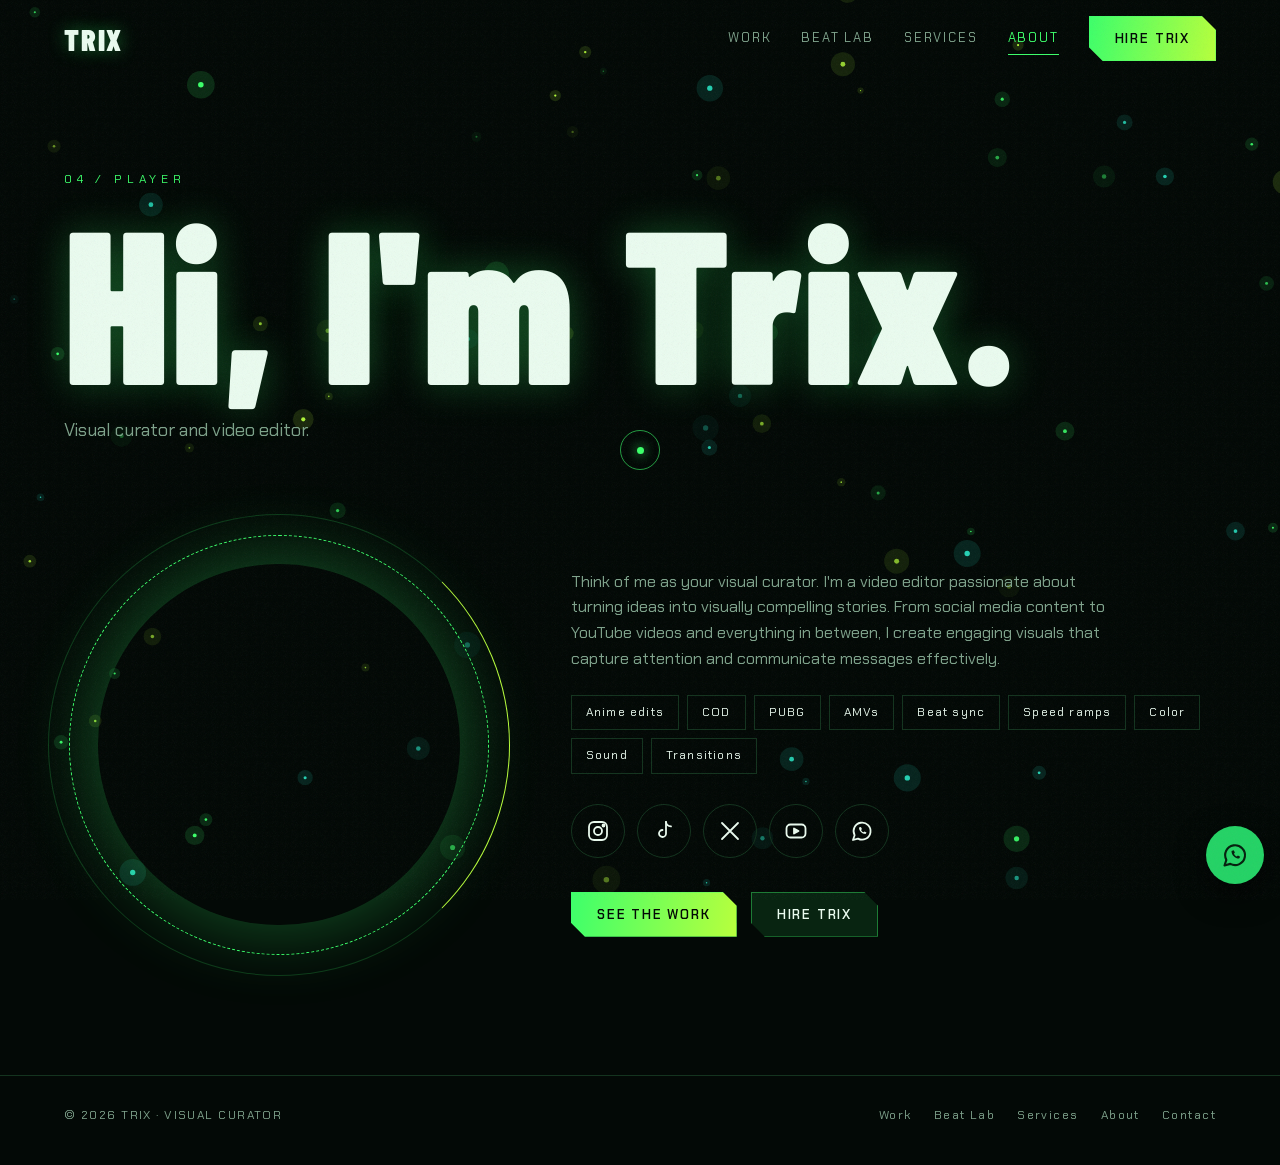
==== about.html @ 5da78460 "Add files via upload" ====
<!DOCTYPE html>
<html lang="en"><head><meta charset="utf-8"><meta name="viewport" content="width=device-width, initial-scale=1, viewport-fit=cover"><title>About | TRIX</title><meta name="description" content="About Trix, visual curator and video editor."><meta name="theme-color" content="#030906"><link rel="preconnect" href="https://fonts.googleapis.com"><link href="https://fonts.googleapis.com/css2?family=Barlow+Condensed:wght@700;800;900&family=Chakra+Petch:wght@400;500;600&display=swap" rel="stylesheet"><link rel="stylesheet" href="style.css"><noscript><style>.tr,.pre{display:none!important}.rv,.hl>*{opacity:1!important;transform:none!important;filter:none!important}</style></noscript></head><body>
<canvas id="fx" aria-hidden="true"></canvas><div class="grain" aria-hidden="true"></div><div class="bar" id="bar"></div><div class="cd" id="cd"></div><div class="cr" id="cr"></div>
<div class="tr show arr" id="tr"></div>
<nav id="nav"><a class="logo" href="index.html">TRIX</a><div class="links"><a href="work.html">Work</a><a href="beat-lab.html">Beat Lab</a><a href="services.html">Services</a><a href="about.html">About</a><a class="btn fill" href="contact.html">Hire Trix</a></div><button class="burger" id="bg" aria-label="Menu"><i></i><i></i></button></nav>
<div class="mm" id="mm"><a href="work.html">Work<small>01</small></a><a href="beat-lab.html">Beat Lab<small>02</small></a><a href="services.html">Services<small>03</small></a><a href="about.html">About<small>04</small></a><a href="contact.html">Contact<small>05</small></a></div>
<main><header class="ph hl"><p class="lab">04 / PLAYER</p><h1 class="sc">Hi, I'm Trix.</h1><p class="ld">Visual curator and video editor.</p></header><section><div class="ab"><div class="av rv"><img src="assets/pic.jpg" alt="Trix"></div><div><p class="rv">Think of me as your visual curator. I'm a video editor passionate about turning ideas into visually compelling stories. From social media content to YouTube videos and everything in between, I create engaging visuals that capture attention and communicate messages effectively.</p>
<div class="perks rv" style="--i:1"><span>Anime edits</span><span>COD</span><span>PUBG</span><span>AMVs</span><span>Beat sync</span><span>Speed ramps</span><span>Color</span><span>Sound</span><span>Transitions</span></div><div class="rv" style="--i:2"><div class="social"><a href="https://instagram.com/silversquare001" target="_blank" rel="noopener" aria-label="Trix on Instagram" class="i-ig"><svg viewBox="0 0 24 24" fill="none" stroke="currentColor" stroke-width="1.8" stroke-linecap="round" stroke-linejoin="round" aria-hidden="true"><rect x="3" y="3" width="18" height="18" rx="5"/><circle cx="12" cy="12" r="4"/><circle cx="17.5" cy="6.5" r="1" fill="currentColor"/></svg></a><a href="https://tiktok.com/@jxt_trix" target="_blank" rel="noopener" aria-label="Trix on TikTok" class="i-tt"><svg viewBox="0 0 24 24" fill="none" stroke="currentColor" stroke-width="1.8" stroke-linecap="round" stroke-linejoin="round" aria-hidden="true"><path d="M14 3v11.5a3.5 3.5 0 1 1-3.5-3.5"/><path d="M14 3c.3 2.5 2 4.2 5 4.4"/></svg></a><a href="https://x.com/shadowtrix3" target="_blank" rel="noopener" aria-label="Trix on X" class="i-x"><svg viewBox="0 0 24 24" fill="none" stroke="currentColor" stroke-width="1.8" stroke-linecap="round" stroke-linejoin="round" aria-hidden="true"><path d="M4 4l16 16M20 4L4 20"/></svg></a><a href="https://youtube.com/@trix2034" target="_blank" rel="noopener" aria-label="Trix on YouTube" class="i-yt"><svg viewBox="0 0 24 24" fill="none" stroke="currentColor" stroke-width="1.8" stroke-linecap="round" stroke-linejoin="round" aria-hidden="true"><rect x="2.5" y="5.5" width="19" height="13" rx="4"/><path d="M10 9.5v5l4.5-2.5z" fill="currentColor"/></svg></a><a href="https://wa.me/2347075832308" target="_blank" rel="noopener" aria-label="Message Trix on WhatsApp" class="i-wa"><svg viewBox="0 0 24 24" fill="none" stroke="currentColor" stroke-width="1.8" stroke-linecap="round" stroke-linejoin="round" aria-hidden="true"><path d="M3 21l1.6-4.8A8.5 8.5 0 1 1 8 19.6z"/><path d="M9 8.5c0 3.5 3 6.5 6.5 6.5l1-1.5-2-1-1 .8c-1-.4-2-1.4-2.4-2.4l.8-1-1-2z" fill="currentColor" stroke="none"/></svg></a></div></div><div class="cta rv" style="margin-top:34px;--i:3"><a class="btn fill" href="work.html">See the work</a><a class="btn" href="contact.html">Hire Trix</a></div></div></div></section></main>
<footer><span>© 2026 TRIX · VISUAL CURATOR</span><div class="fl2"><a href="work.html">Work</a><a href="beat-lab.html">Beat Lab</a><a href="services.html">Services</a><a href="about.html">About</a><a href="contact.html">Contact</a></div></footer>
<a class="wa" href="https://wa.me/2347075832308?text=Hi%20Trix%2C%20I%20have%20a%20project%20for%20you." target="_blank" rel="noopener" aria-label="Message Trix on WhatsApp"><svg viewBox="0 0 24 24" fill="none" stroke="currentColor" stroke-width="1.8" stroke-linecap="round" stroke-linejoin="round" aria-hidden="true"><path d="M3 21l1.6-4.8A8.5 8.5 0 1 1 8 19.6z"/><path d="M9 8.5c0 3.5 3 6.5 6.5 6.5l1-1.5-2-1-1 .8c-1-.4-2-1.4-2.4-2.4l.8-1-1-2z" fill="currentColor" stroke="none"/></svg></a>
<script src="app.js"></script></body></html>
---- style.css ----
:root{--bg:#030906;--panel:#07120c;--line:#14341f;--g:#3dff6b;--lime:#b8ff3d;--teal:#27d3b6;--pink:#ff3d7f;--w:#eafbef;--mute:#7fa38c;
--d:'Barlow Condensed','Arial Narrow',Impact,sans-serif;--b:'Chakra Petch',system-ui,sans-serif;--e:cubic-bezier(.2,.8,.2,1);
box-sizing:border-box;padding-top:env(safe-area-inset-top,0px);padding-bottom:env(safe-area-inset-bottom,0px);color-scheme:dark}
*,*::before,*::after{box-sizing:inherit}
html{scroll-behavior:smooth;scroll-padding-top:70px}
html,body{margin:0;background:var(--bg);color:var(--w);font:400 16px/1.6 var(--b)}
html{overflow-x:hidden}body{overflow-x:hidden;overflow-x:clip}
a{color:inherit}
@media(hover:hover){body,a,button,.m{cursor:none}input,textarea,select{cursor:text}}
:focus-visible{outline:2px solid var(--g);outline-offset:3px}
#fx{position:fixed;inset:0;width:100%;height:100%;z-index:0;pointer-events:none}
main,footer,section{position:relative;z-index:1}
.grain{position:fixed;inset:0;z-index:60;pointer-events:none;opacity:.06;background-image:url("data:image/svg+xml,%3Csvg xmlns='http://www.w3.org/2000/svg' width='160' height='160'%3E%3Cfilter id='n'%3E%3CfeTurbulence baseFrequency='.9' numOctaves='2'/%3E%3C/filter%3E%3Crect width='160' height='160' filter='url(%23n)'/%3E%3C/svg%3E")}
.bar{position:fixed;top:env(safe-area-inset-top,0px);left:0;height:3px;width:calc(var(--p,0)*100%);background:linear-gradient(90deg,var(--teal),var(--g),var(--lime));z-index:70;box-shadow:0 0 14px var(--g)}

/* preloader */
.pre{position:fixed;inset:0;z-index:100;background:var(--bg);display:grid;place-items:center;transition:clip-path 1.1s cubic-bezier(.7,0,.2,1);clip-path:inset(0)}
.pre.out{clip-path:inset(0 0 100% 0)}
.pre div{font:900 clamp(90px,22vw,260px)/.85 var(--d);letter-spacing:.02em;color:transparent;-webkit-text-stroke:1.5px var(--g);background:linear-gradient(var(--g),var(--g)) 0 100%/100% calc(var(--c,0)*1%) no-repeat;-webkit-background-clip:text;background-clip:text;text-align:center}
.pre small{display:block;font:500 13px var(--b);letter-spacing:.4em;color:var(--mute);-webkit-text-stroke:0;margin-top:14px}

/* cursor */
.cd,.cr{position:fixed;left:0;top:0;pointer-events:none;z-index:90;border-radius:50%}
.cd{width:7px;height:7px;margin:-3.5px 0 0 -3.5px;background:var(--g);box-shadow:0 0 12px var(--g)}
.cr{width:40px;height:40px;margin:-20px 0 0 -20px;border:1.5px solid #3dff6b99;display:grid;place-items:center;font:700 10px var(--b);letter-spacing:.14em;color:var(--bg);transition:width .35s var(--e),height .35s var(--e),margin .35s var(--e),background .3s,border-color .3s}
.cr.h{width:64px;height:64px;margin:-32px 0 0 -32px;background:#3dff6b22}
.cr.v{width:92px;height:92px;margin:-46px 0 0 -46px;background:var(--g);border-color:var(--g)}
.rp{position:fixed;width:10px;height:10px;margin:-5px;border:2px solid var(--g);border-radius:50%;pointer-events:none;z-index:89;animation:rp .7s var(--e) forwards}
@keyframes rp{to{transform:scale(9);opacity:0}}
@media(hover:none){.cd,.cr{display:none}}

/* nav */
nav{position:fixed;top:env(safe-area-inset-top,0px);left:0;right:0;z-index:50;display:flex;justify-content:space-between;align-items:center;padding:16px 5vw;transition:transform .5s var(--e),background .4s,backdrop-filter .4s}
nav.s{background:#030906b8;backdrop-filter:blur(14px);-webkit-backdrop-filter:blur(14px)}
nav.hide{transform:translateY(-110%)}
.logo{font:900 30px var(--d);letter-spacing:.06em;text-decoration:none;text-shadow:0 0 18px #3dff6b66}
.links{display:flex;gap:30px;align-items:center}
.links a:not(.btn){text-decoration:none;font-size:13px;letter-spacing:.14em;text-transform:uppercase;color:var(--mute);position:relative;transition:color .3s}
.links a:not(.btn)::after{content:"";position:absolute;left:0;right:0;bottom:-6px;height:1px;background:var(--g);transform:scaleX(0);transform-origin:right;transition:transform .5s var(--e)}
.links a:not(.btn):hover{color:var(--w)}.links a:not(.btn):hover::after{transform:none;transform-origin:left}
@media(max-width:760px){.links a:not(.btn){display:none}}
.btn{display:inline-flex;align-items:center;gap:10px;padding:14px 26px;font:600 13px var(--b);letter-spacing:.14em;text-transform:uppercase;text-decoration:none;color:var(--w);background:none;border:0;position:relative;transition:transform .35s var(--e),color .3s,background .3s;clip-path:polygon(0 0,calc(100% - 14px) 0,100% 14px,100% 100%,14px 100%,0 calc(100% - 14px));background:#3dff6b1c;box-shadow:inset 0 0 0 1px #3dff6b66}
.btn:hover{background:var(--g);color:var(--bg)}
.btn.fill{background:linear-gradient(100deg,var(--g),var(--lime));color:var(--bg)}
.btn.fill:hover{background:var(--w)}

/* hero */
.hero{min-height:100svh;display:grid;grid-template-columns:1.1fr .9fr;align-items:center;gap:3vw;padding:110px 5vw 70px}
.eb{font-size:12px;letter-spacing:.42em;color:var(--g);margin:0 0 14px}
h1{white-space:nowrap;font:900 clamp(110px,19vw,300px)/.78 var(--d);margin:0;letter-spacing:.01em;color:var(--w);text-shadow:0 0 40px #3dff6b55,0 0 100px #3dff6b33;position:relative}
h1 span{display:inline-block;transform:translateY(110%) rotate(6deg);opacity:0;transition:transform 1.1s var(--e),opacity .8s}
.ready h1 span{transform:none;opacity:1}
.ready h1 span:nth-child(2){transition-delay:.08s}.ready h1 span:nth-child(3){transition-delay:.16s}.ready h1 span:nth-child(4){transition-delay:.24s}
.vc{display:block;font:800 clamp(22px,3.6vw,46px)/1 var(--d);letter-spacing:.34em;color:var(--g);margin:22px 0 0}
.tag{font:700 clamp(24px,3.2vw,40px)/1.08 var(--d);margin:28px 0 34px;max-width:20ch;letter-spacing:.02em}
.rot{display:inline-block;height:1.08em;overflow:hidden;vertical-align:bottom;color:var(--lime)}
.rot span{display:block;line-height:1.08;animation:rot 12s infinite cubic-bezier(.7,0,.2,1)}
@keyframes rot{0%,16%{transform:none}20%,36%{transform:translateY(-100%)}40%,56%{transform:translateY(-200%)}60%,76%{transform:translateY(-300%)}80%,96%{transform:translateY(-400%)}100%{transform:translateY(-500%)}}
.rot span{display:flex;flex-direction:column}
.rot i{font-style:normal;display:block;height:1.08em;flex:none}
.rot span{height:auto;animation-name:rot2}
@keyframes rot2{0%,16%{transform:none}20%,36%{transform:translateY(-1.08em)}40%,56%{transform:translateY(-2.16em)}60%,76%{transform:translateY(-3.24em)}80%,96%{transform:translateY(-4.32em)}100%{transform:translateY(-5.4em)}}
.cta{display:flex;gap:14px;flex-wrap:wrap}
.hl>*{opacity:0;transform:translateY(30px);transition:opacity .9s var(--e),transform .9s var(--e)}
.ready .hl>*{opacity:1;transform:none}
.ready .hl>*:nth-child(2){transition-delay:.15s}.ready .hl>*:nth-child(3){transition-delay:.3s}.ready .hl>*:nth-child(4){transition-delay:.45s}.ready .hl>*:nth-child(5){transition-delay:.6s}

.portal{position:relative;width:min(100%,560px);aspect-ratio:1;justify-self:center;transform:translate3d(0,calc(var(--sy,0)*-.08px),0);will-change:transform}
.portal .tilt{position:absolute;inset:0;transform:perspective(1000px) rotateY(calc(var(--tx,0)*10deg)) rotateX(calc(var(--ty,0)*-10deg));transition:transform .2s linear}
.portal img{position:absolute;inset:6%;width:88%;height:88%;border-radius:50%;object-fit:cover;box-shadow:0 0 90px #3dff6b66,0 0 220px #3dff6b33;clip-path:circle(0);transition:clip-path 1.6s .3s cubic-bezier(.7,0,.2,1)}
.ready .portal img{clip-path:circle(72%)}
.portal::before,.portal::after{content:"";position:absolute;border-radius:50%;pointer-events:none}
.portal::before{inset:0;border:1px dashed #3dff6b88;animation:spin 46s linear infinite}
.portal::after{inset:-4%;border:1px solid #3dff6b33;border-top-color:var(--g);animation:spin 9s linear infinite reverse}
@keyframes spin{to{transform:rotate(360deg)}}
.chip{position:absolute;font:600 11px var(--b);letter-spacing:.2em;padding:8px 14px;background:#030906cc;border:1px solid #3dff6b66;backdrop-filter:blur(6px);animation:fl 5s ease-in-out infinite alternate}
.chip:nth-of-type(1){left:-4%;top:16%}.chip:nth-of-type(2){right:-3%;top:46%;animation-delay:-2s;color:var(--pink);border-color:#ff3d7f77}.chip:nth-of-type(3){left:6%;bottom:6%;animation-delay:-3.4s;color:var(--teal);border-color:#27d3b677}
@keyframes fl{to{transform:translateY(-14px)}}
@media(max-width:860px){.hero{grid-template-columns:1fr;padding-top:120px}.portal{width:min(86vw,440px);order:-1}.tag{max-width:none}}
.cue{position:absolute;left:5vw;bottom:24px;font-size:11px;letter-spacing:.3em;color:var(--mute);display:flex;gap:12px;align-items:center}
.cue::before{content:"";width:1px;height:38px;background:linear-gradient(var(--g),transparent);animation:cue 1.8s ease-in-out infinite}
@keyframes cue{50%{transform:scaleY(.4);transform-origin:top}}

/* marquee */
.mq{overflow:hidden;white-space:nowrap;border-block:1px solid var(--line);padding:12px 0;background:#04100a}
.mqt{display:inline-flex;animation:mq 30s linear infinite}
.mq.r .mqt{animation-direction:reverse}
.mqt span{font:900 clamp(40px,6.5vw,88px)/1 var(--d);padding-right:.5em;color:transparent;-webkit-text-stroke:1px var(--g)}
.mqt span b{color:var(--g);-webkit-text-stroke:0;font-weight:900;margin:0 .2em}
@keyframes mq{to{transform:translateX(-50%)}}

section{padding:120px 5vw}
.lab{font-size:12px;letter-spacing:.4em;color:var(--g);margin:0 0 18px}
h2{font:900 clamp(56px,10vw,150px)/.86 var(--d);margin:0 0 54px;letter-spacing:.01em}
.rv{opacity:0;transform:translateY(46px);filter:blur(8px);transition:opacity .9s var(--e),transform 1.1s var(--e),filter .9s;transition-delay:calc(var(--i,0)*90ms)}
.rv.in{opacity:1;transform:none;filter:none}

/* work */
.wg{display:grid;grid-template-columns:repeat(12,1fr);gap:26px}
.m{position:relative;display:block;text-decoration:none;color:inherit}
.m1{grid-column:span 7}.m2{grid-column:span 5;margin-top:90px}.m3{grid-column:span 8}.m4{grid-column:span 4}
.fr{position:relative;overflow:hidden;background:var(--panel);aspect-ratio:var(--ar,1);clip-path:polygon(0 0,calc(100% - 26px) 0,100% 26px,100% 100%,26px 100%,0 calc(100% - 26px));box-shadow:inset 0 0 0 1px var(--line)}
.fr video{position:absolute;inset:0;width:100%;height:100%;object-fit:cover;transition:transform 1.2s var(--e),filter .6s;filter:saturate(1.05)}
.m:hover video{transform:scale(1.07)}
.fr::after{content:"";position:absolute;inset:0;background:linear-gradient(180deg,transparent 55%,#030906e6);pointer-events:none}
.fr .pg{position:absolute;left:0;bottom:0;height:3px;width:calc(var(--v,0)*100%);background:var(--g);box-shadow:0 0 12px var(--g);z-index:2}
.fr .tg{position:absolute;left:16px;top:16px;z-index:2;font:600 11px var(--b);letter-spacing:.2em;padding:6px 12px;background:#030906c0;border:1px solid #3dff6b66;color:var(--g)}
.fr .pl{position:absolute;right:16px;top:16px;z-index:2;width:44px;height:44px;border-radius:50%;display:grid;place-items:center;background:#3dff6b;color:var(--bg);transform:scale(0) rotate(-90deg);transition:transform .5s var(--e)}
.m:hover .pl{transform:none}
.mt{display:flex;justify-content:space-between;gap:14px;align-items:baseline;padding-top:14px}
.mt h3{font:900 clamp(28px,3.2vw,44px)/1 var(--d);margin:0;letter-spacing:.03em;transition:color .3s,transform .5s var(--e)}
.m:hover .mt h3{color:var(--g);transform:translateX(8px)}
.mt span{font-size:12px;color:var(--mute);letter-spacing:.12em;text-align:right}
.next{display:grid;place-items:center;text-align:center;aspect-ratio:4/5;border:1px dashed #3dff6b66;text-decoration:none;font:900 clamp(34px,4vw,56px)/.95 var(--d);color:var(--g);transition:background .4s,color .4s;position:relative;overflow:hidden}
.next:hover{background:var(--g);color:var(--bg)}
.next small{display:block;font:500 12px var(--b);letter-spacing:.3em;margin-top:12px}
@media(max-width:860px){.m1,.m2,.m3,.m4{grid-column:span 12;margin-top:0}.next{aspect-ratio:3/1}}
.note{margin-top:30px;color:var(--mute);font-size:13px}

/* lightbox */
.lb{position:fixed;inset:0;z-index:95;background:#020704f2;backdrop-filter:blur(12px);display:grid;place-items:center;clip-path:circle(0 at var(--cx,50%) var(--cy,50%));visibility:hidden;transition:clip-path .9s cubic-bezier(.7,0,.2,1),visibility 0s .9s}
.lb.on{clip-path:circle(150% at var(--cx,50%) var(--cy,50%));visibility:visible;transition:clip-path .9s cubic-bezier(.7,0,.2,1)}
.lb video{max-width:min(92vw,900px);max-height:78vh;box-shadow:0 0 120px #3dff6b44;background:#000}
.lb button{position:absolute;top:calc(20px + env(safe-area-inset-top,0px));right:20px;width:52px;height:52px;border-radius:50%;border:1px solid var(--g);background:none;color:var(--g);font-size:24px;cursor:pointer;transition:background .3s,color .3s,transform .5s var(--e)}
.lb button:hover{background:var(--g);color:var(--bg);transform:rotate(90deg)}
.lb p{position:absolute;bottom:calc(22px + env(safe-area-inset-bottom,0px));margin:0;font-size:12px;letter-spacing:.3em;color:var(--mute)}

/* beat lab */
.lab2{display:grid;grid-template-columns:1.25fr .75fr;gap:34px;align-items:stretch}
.stage{position:relative;aspect-ratio:16/10;overflow:hidden;background:#000 center/cover;clip-path:polygon(0 0,calc(100% - 30px) 0,100% 30px,100% 100%,30px 100%,0 calc(100% - 30px));box-shadow:inset 0 0 0 1px var(--line)}
.sl{position:absolute;inset:0;background:center/cover;transform:scale(1.02);filter:saturate(1.1)}
.stage.p .sl{animation:punch .32s var(--e)}
@keyframes punch{0%{transform:scale(1.2);filter:saturate(1.8) brightness(1.5) hue-rotate(12deg)}100%{transform:scale(1.02)}}
.fl{position:absolute;inset:0;background:#fff;opacity:0;pointer-events:none}
.stage.f .fl{animation:flash .25s ease-out}
@keyframes flash{0%{opacity:.75}100%{opacity:0}}
.tgt{position:absolute;left:50%;top:50%;width:90px;height:90px;margin:-45px;pointer-events:none}
.tgt b{position:absolute;inset:0;border-radius:50%;border:3px solid var(--g);box-shadow:0 0 24px var(--g),inset 0 0 24px #3dff6b55}
.tgt i{position:absolute;inset:0;border-radius:50%;border:2px solid var(--w);transform:scale(3);opacity:0}
.run .tgt i{opacity:.9}
.rate{position:absolute;left:0;right:0;bottom:12%;text-align:center;font:900 clamp(38px,6vw,80px)/1 var(--d);letter-spacing:.06em;color:var(--g);text-shadow:0 0 30px var(--g);opacity:0;transform:scale(.7)}
.rate.on{animation:rate .6s var(--e)}
@keyframes rate{0%{opacity:1;transform:scale(1.3)}100%{opacity:0;transform:translateY(-20px)}}
.ctl{display:flex;flex-direction:column;justify-content:space-between;gap:18px;border:1px solid var(--line);padding:26px;background:#05100aa0;clip-path:polygon(0 0,calc(100% - 22px) 0,100% 22px,100% 100%,0 100%)}
.ctl h3{font:900 40px/1 var(--d);margin:0 0 8px}.ctl p{margin:0;color:var(--mute);font-size:14px}
.st{display:grid;grid-template-columns:repeat(3,1fr);gap:10px;text-align:center}
.st div{border:1px solid var(--line);padding:12px 4px}.st b{display:block;font:900 34px/1 var(--d);color:var(--g)}.st small{font-size:10px;letter-spacing:.2em;color:var(--mute)}
.ctl .btn{justify-content:center;width:100%}
.tap{padding:24px;font-size:16px}
@media(max-width:860px){.lab2{grid-template-columns:1fr}}

/* loadout */
.lo{display:grid;grid-template-columns:.8fr 1.2fr;gap:5vw}
.tabs{display:flex;flex-direction:column;border-top:1px solid var(--line)}
.tabs button{all:unset;box-sizing:border-box;display:flex;justify-content:space-between;align-items:center;padding:20px 0;border-bottom:1px solid var(--line);font:900 clamp(28px,3.4vw,46px)/1 var(--d);color:var(--mute);transition:color .3s,padding .5s var(--e)}
.tabs button span{font:500 12px var(--b);letter-spacing:.2em}
.tabs button:hover,.tabs button.on{color:var(--w);padding-left:18px}
.tabs button.on{color:var(--g)}
.pn{position:relative;border:1px solid var(--line);padding:clamp(24px,4vw,50px);background:#05100a99;overflow:hidden;min-height:340px;clip-path:polygon(0 0,calc(100% - 30px) 0,100% 30px,100% 100%,0 100%)}
.pn h3{font:900 clamp(48px,6vw,92px)/.9 var(--d);margin:0 0 18px;color:var(--w)}
.pn p{max-width:46ch;color:var(--mute);margin:0 0 22px}
.pn .ch{display:flex;gap:8px;flex-wrap:wrap}.ch span{border:1px solid #3dff6b55;padding:6px 14px;font-size:12px;letter-spacing:.1em;color:var(--g)}
.pn .eq{position:absolute;right:26px;bottom:0;display:flex;gap:5px;align-items:flex-end;height:120px;opacity:.7}
.eq i{width:7px;background:linear-gradient(var(--g),transparent);animation:eq 1s ease-in-out infinite alternate;height:30%}
@keyframes eq{to{height:100%}}
.pn>*:not(.eq){transition:opacity .4s,transform .6s var(--e)}
.pn.sw>*:not(.eq){opacity:0;transform:translateY(16px)}
@media(max-width:860px){.lo{grid-template-columns:1fr}}

/* process */
.steps{display:grid;grid-template-columns:repeat(4,1fr);gap:26px;position:relative;padding-top:34px}
.steps::before,.steps .fill{content:"";position:absolute;top:6px;left:0;height:2px;background:var(--line);width:100%}
.steps .fill{background:linear-gradient(90deg,var(--teal),var(--g));box-shadow:0 0 14px var(--g);width:0;transition:width 2.2s .3s cubic-bezier(.7,0,.2,1)}
.steps.in .fill{width:100%}
.steps div.s{position:relative}.steps div.s::before{content:"";position:absolute;top:-34px;left:0;width:14px;height:14px;background:var(--bg);border:2px solid var(--g);transform:rotate(45deg)}
.steps b{font:900 70px/1 var(--d);color:transparent;-webkit-text-stroke:1px var(--g);display:block}
.steps h3{font:900 28px/1 var(--d);margin:6px 0 8px}.steps p{margin:0;color:var(--mute);font-size:14px}
@media(max-width:860px){.steps{grid-template-columns:1fr 1fr}}

/* about */
.ab{display:grid;grid-template-columns:.8fr 1.2fr;gap:6vw;align-items:center}
.av{position:relative;width:min(100%,420px);aspect-ratio:1;justify-self:center}
.av img{position:absolute;inset:7%;width:86%;height:86%;border-radius:50%;object-fit:cover;box-shadow:0 0 80px #3dff6b55}
.av::before{content:"";position:absolute;inset:0;border-radius:50%;border:1px dashed var(--g);animation:spin 30s linear infinite}
.av::after{content:"";position:absolute;inset:-5%;border-radius:50%;border:1px solid #3dff6b30;border-right-color:var(--lime);animation:spin 7s linear infinite reverse}
.ab h2{margin-bottom:26px}
.ab p{color:var(--mute);max-width:56ch}
.perks{display:flex;gap:8px;flex-wrap:wrap;margin:24px 0 30px}.perks span{border:1px solid var(--line);padding:7px 14px;font-size:12px;letter-spacing:.1em;transition:border-color .3s,color .3s,transform .4s var(--e)}
.perks span:hover{border-color:var(--g);color:var(--g);transform:translateY(-4px)}
@media(max-width:860px){.ab{grid-template-columns:1fr}}
.social{display:flex;gap:12px;flex-wrap:wrap}
.social a{width:54px;height:54px;border-radius:50%;display:grid;place-items:center;border:1px solid var(--line);color:var(--w);transition:transform .4s var(--e),background .3s,color .3s,border-color .3s}
.social a svg{width:24px;height:24px}
.social a:hover{background:var(--g);color:var(--bg);border-color:var(--g);transform:translateY(-6px) rotate(-8deg)}
.social a.i-wa:hover{background:#25d366}

/* contact */
.end{background:linear-gradient(180deg,transparent,#041a0c 90%)}
.end h2{max-width:none;font-size:clamp(64px,13vw,210px)}
.end h2 em{font-style:normal;color:var(--g);text-shadow:0 0 50px #3dff6b66}
.fm{display:none;margin-top:56px;max-width:780px}.fm.open{display:block;animation:fi .8s var(--e)}
@keyframes fi{from{opacity:0;transform:translateY(24px)}}
.fm label{display:block;margin:0 0 20px;font-size:12px;letter-spacing:.14em;color:var(--mute);text-transform:uppercase}
.fm input,.fm select,.fm textarea{display:block;width:100%;margin-top:6px;background:transparent;border:0;border-bottom:1px solid #3dff6b55;color:var(--w);font:17px var(--b);padding:10px 0;border-radius:0;transition:border-color .3s}
.fm input:focus,.fm select:focus,.fm textarea:focus{outline:0;border-color:var(--g);box-shadow:0 8px 20px -14px var(--g)}
.fm select option{background:var(--bg)}
.fm .row{display:grid;grid-template-columns:1fr 1fr;gap:0 28px}
@media(max-width:600px){.fm .row{grid-template-columns:1fr}}
.out{margin:14px 0 0;color:var(--mute);font-size:14px}
footer{padding:30px 5vw 40px;display:flex;justify-content:space-between;gap:14px;flex-wrap:wrap;color:var(--mute);font-size:12px;letter-spacing:.12em;border-top:1px solid var(--line)}
.wa{position:fixed;right:16px;bottom:calc(16px + env(safe-area-inset-bottom,0px));z-index:55;width:58px;height:58px;border-radius:50%;display:grid;place-items:center;background:#25d366;color:#06210f;box-shadow:0 10px 30px #000a;animation:pulse 2.6s infinite;transition:transform .4s var(--e)}
.wa:hover{transform:scale(1.1) rotate(-8deg)}.wa svg{width:28px;height:28px}
@keyframes pulse{50%{box-shadow:0 0 0 14px #25d36622,0 10px 30px #000a}}
@media(prefers-reduced-motion:reduce){*{animation:none!important;transition-duration:.01ms!important}html{scroll-behavior:auto}.rv,.hl>*{opacity:1;transform:none;filter:none}h1 span{transform:none;opacity:1}}

/* multipage */
.tr{position:fixed;inset:0;z-index:120;background:linear-gradient(135deg,#052310,#030906);display:none;clip-path:inset(0 0 100% 0);transition:clip-path .75s cubic-bezier(.7,0,.2,1)}
.tr::after{content:"TRIX";position:absolute;inset:0;display:grid;place-items:center;font:900 clamp(90px,20vw,240px) var(--d);color:transparent;-webkit-text-stroke:1.5px var(--g);text-shadow:0 0 60px #3dff6b44}
.tr.show{display:block}.tr.go{clip-path:inset(0)}.tr.arr{clip-path:inset(0);transition:none}.tr.lv{clip-path:inset(100% 0 0 0)}
.links a.act:not(.btn){color:var(--g)}.links a.act:not(.btn)::after{transform:none}
.burger{display:none;width:46px;height:46px;border:1px solid #3dff6b66;background:none;position:relative;z-index:3}
.burger i{position:absolute;left:12px;right:12px;height:2px;background:var(--g);transition:transform .5s var(--e),top .5s var(--e)}
.burger i:nth-child(1){top:19px}.burger i:nth-child(2){top:27px}
.menu .burger i:nth-child(1){top:23px;transform:rotate(45deg)}.menu .burger i:nth-child(2){top:23px;transform:rotate(-45deg)}
@media(max-width:760px){.burger{display:block}.links{gap:12px}}
.mm{position:fixed;inset:0;z-index:48;background:#030906f5;backdrop-filter:blur(16px);display:flex;flex-direction:column;justify-content:center;padding:0 8vw;gap:6px;clip-path:circle(0 at calc(100% - 40px) 40px);visibility:hidden;transition:clip-path .9s cubic-bezier(.7,0,.2,1),visibility 0s .9s}
.menu .mm{clip-path:circle(150% at calc(100% - 40px) 40px);visibility:visible;transition:clip-path .9s cubic-bezier(.7,0,.2,1)}
.mm a{font:900 clamp(54px,15vw,110px)/1 var(--d);text-decoration:none;letter-spacing:.02em;display:flex;justify-content:space-between;align-items:baseline;border-bottom:1px solid var(--line);padding:8px 0;opacity:0;transform:translateY(30px);transition:opacity .6s,transform .8s var(--e),color .3s}
.mm a small{font:500 12px var(--b);letter-spacing:.3em;color:var(--mute)}
.mm a:hover{color:var(--g)}
.menu .mm a{opacity:1;transform:none}
.menu .mm a:nth-child(1){transition-delay:.25s}.menu .mm a:nth-child(2){transition-delay:.32s}.menu .mm a:nth-child(3){transition-delay:.39s}.menu .mm a:nth-child(4){transition-delay:.46s}.menu .mm a:nth-child(5){transition-delay:.53s}
.ph{padding:170px 5vw 30px}
.ph h1{font:900 clamp(80px,17vw,250px)/.84 var(--d);margin:0 0 26px;text-shadow:0 0 40px #3dff6b44}
.ph .ld{max-width:54ch;color:var(--mute);font-size:18px;margin:0}
.ph+section{padding-top:60px}
.tiles{display:grid;grid-template-columns:repeat(6,1fr);gap:20px}
.tile{position:relative;grid-column:span 2;min-height:360px;overflow:hidden;text-decoration:none;display:flex;flex-direction:column;justify-content:flex-end;padding:28px;box-shadow:inset 0 0 0 1px var(--line);clip-path:polygon(0 0,calc(100% - 24px) 0,100% 24px,100% 100%,24px 100%,0 calc(100% - 24px))}
.tile.w{grid-column:span 3;min-height:480px}
.tile .bi{position:absolute;inset:0;background:center/cover;filter:brightness(.5) saturate(1.1);transition:transform 1.3s var(--e),filter .7s}
.tile:hover .bi{transform:scale(1.1);filter:brightness(.85) saturate(1.2)}
.tile::before{content:"";position:absolute;inset:0;z-index:1;background:linear-gradient(105deg,transparent 35%,#3dff6b30 50%,transparent 65%) -160% 0/250% 100% no-repeat;transition:background-position 1.1s var(--e)}
.tile:hover::before{background-position:160% 0}
.tile>*:not(.bi){position:relative;z-index:2}
.tile b{font:900 22px var(--d);letter-spacing:.3em;color:var(--g)}
.tile h3{font:900 clamp(44px,5vw,76px)/.9 var(--d);margin:8px 0 8px;transition:transform .6s var(--e)}
.tile:hover h3{transform:translateX(10px)}
.tile p{margin:0;color:#cfe8d6;font-size:14px;max-width:34ch}
.tile .ar{position:absolute;right:24px;top:24px;z-index:2;width:48px;height:48px;border-radius:50%;border:1px solid var(--g);display:grid;place-items:center;color:var(--g);transition:transform .6s var(--e),background .3s,color .3s}
.tile:hover .ar{background:var(--g);color:var(--bg);transform:rotate(45deg)}
@media(max-width:860px){.tiles{grid-template-columns:1fr}.tile,.tile.w{grid-column:auto;min-height:300px}}
.wg.t .m{grid-column:span 6;margin-top:0}.wg.t .next{grid-column:span 6;aspect-ratio:1.15}
@media(max-width:860px){.wg.t .m,.wg.t .next{grid-column:span 12}}
.chips{display:flex;gap:10px;flex-wrap:wrap;margin:0 0 36px}
.chips button{all:unset;box-sizing:border-box;padding:10px 22px;border:1px solid var(--line);font:600 12px var(--b);letter-spacing:.2em;color:var(--mute);transition:all .35s var(--e)}
.chips button:hover{color:var(--w);border-color:var(--g)}
.chips button.on{background:var(--g);color:var(--bg);border-color:var(--g)}
.m.off{display:none}
.band{text-align:center;padding:140px 5vw}
.band h2{max-width:none;margin:0 auto 36px;font-size:clamp(60px,12vw,180px)}
.band h2 em{font-style:normal;color:var(--g);text-shadow:0 0 50px #3dff6b66}
.fm.open{margin-top:10px}
.direct{display:flex;gap:16px;flex-wrap:wrap;align-items:center;margin-top:46px}
.pnl{margin-top:70px}
footer .fl2{display:flex;gap:22px;flex-wrap:wrap}footer a{text-decoration:none}footer a:hover{color:var(--g)}
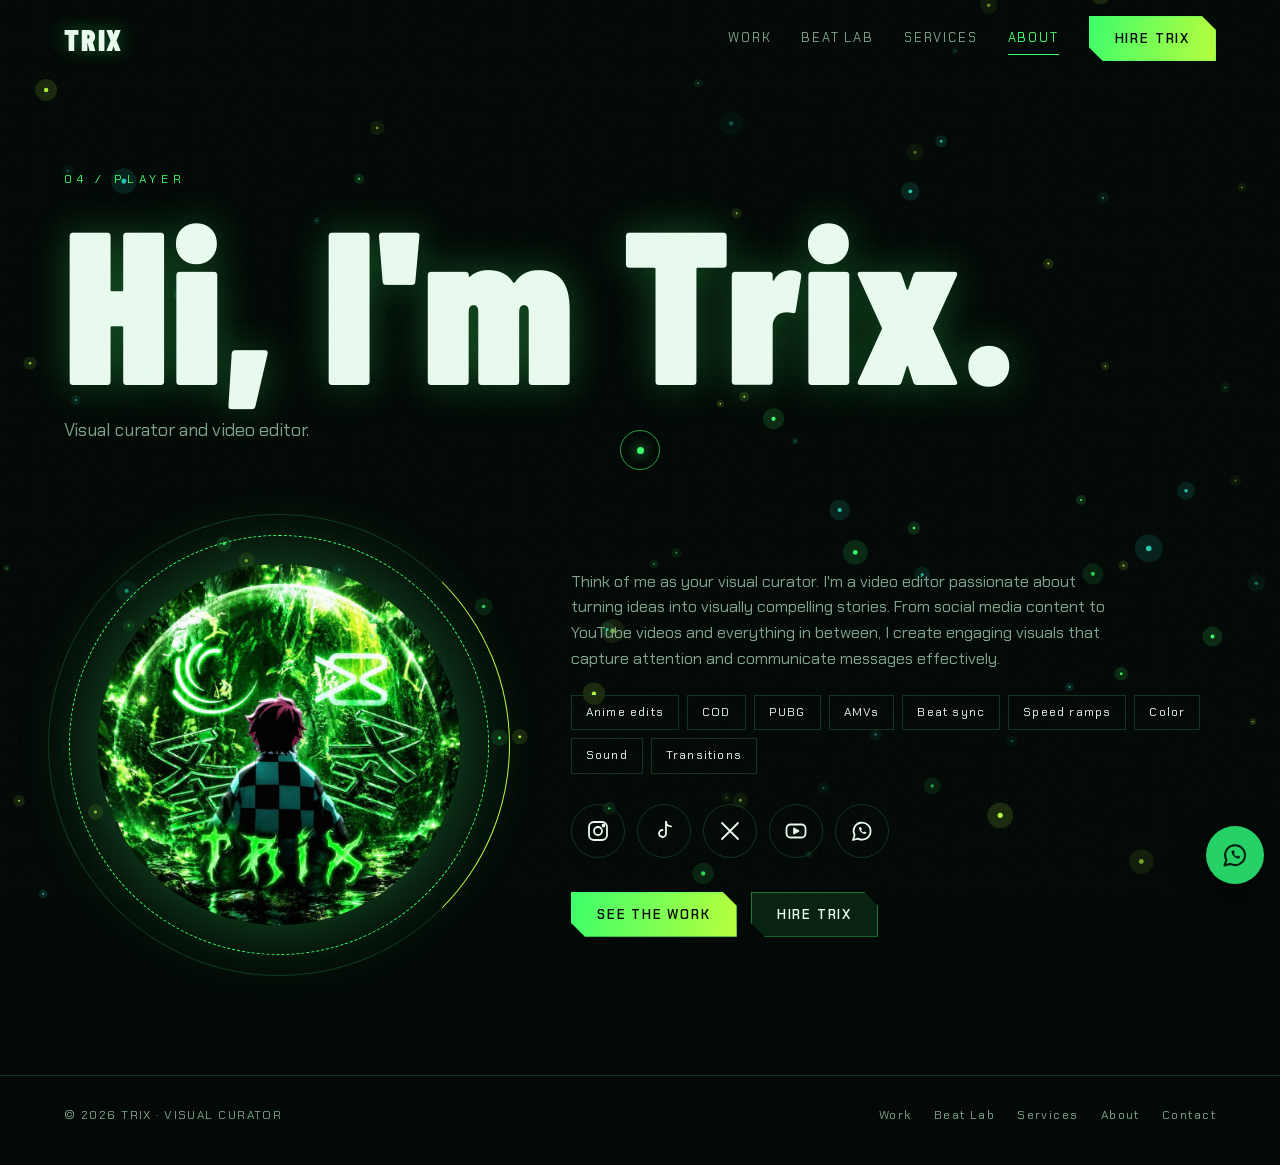
==== commit 0e2402ca: "Add files via upload" ====
--- a/about.html
+++ b/about.html
@@ -4,7 +4,7 @@
 <div class="tr show arr" id="tr"></div>
 <nav id="nav"><a class="logo" href="index.html">TRIX</a><div class="links"><a href="work.html">Work</a><a href="beat-lab.html">Beat Lab</a><a href="services.html">Services</a><a href="about.html">About</a><a class="btn fill" href="contact.html">Hire Trix</a></div><button class="burger" id="bg" aria-label="Menu"><i></i><i></i></button></nav>
 <div class="mm" id="mm"><a href="work.html">Work<small>01</small></a><a href="beat-lab.html">Beat Lab<small>02</small></a><a href="services.html">Services<small>03</small></a><a href="about.html">About<small>04</small></a><a href="contact.html">Contact<small>05</small></a></div>
-<main><header class="ph hl"><p class="lab">04 / PLAYER</p><h1 class="sc">Hi, I'm Trix.</h1><p class="ld">Visual curator and video editor.</p></header><section><div class="ab"><div class="av rv"><img src="assets/pic.jpg" alt="Trix"></div><div><p class="rv">Think of me as your visual curator. I'm a video editor passionate about turning ideas into visually compelling stories. From social media content to YouTube videos and everything in between, I create engaging visuals that capture attention and communicate messages effectively.</p>
+<main><header class="ph hl"><p class="lab">04 / PLAYER</p><h1 class="sc">Hi, I'm Trix.</h1><p class="ld">Visual curator and video editor.</p></header><section><div class="ab"><div class="av rv"><img src="pic.jpg" alt="Trix"></div><div><p class="rv">Think of me as your visual curator. I'm a video editor passionate about turning ideas into visually compelling stories. From social media content to YouTube videos and everything in between, I create engaging visuals that capture attention and communicate messages effectively.</p>
 <div class="perks rv" style="--i:1"><span>Anime edits</span><span>COD</span><span>PUBG</span><span>AMVs</span><span>Beat sync</span><span>Speed ramps</span><span>Color</span><span>Sound</span><span>Transitions</span></div><div class="rv" style="--i:2"><div class="social"><a href="https://instagram.com/silversquare001" target="_blank" rel="noopener" aria-label="Trix on Instagram" class="i-ig"><svg viewBox="0 0 24 24" fill="none" stroke="currentColor" stroke-width="1.8" stroke-linecap="round" stroke-linejoin="round" aria-hidden="true"><rect x="3" y="3" width="18" height="18" rx="5"/><circle cx="12" cy="12" r="4"/><circle cx="17.5" cy="6.5" r="1" fill="currentColor"/></svg></a><a href="https://tiktok.com/@jxt_trix" target="_blank" rel="noopener" aria-label="Trix on TikTok" class="i-tt"><svg viewBox="0 0 24 24" fill="none" stroke="currentColor" stroke-width="1.8" stroke-linecap="round" stroke-linejoin="round" aria-hidden="true"><path d="M14 3v11.5a3.5 3.5 0 1 1-3.5-3.5"/><path d="M14 3c.3 2.5 2 4.2 5 4.4"/></svg></a><a href="https://x.com/shadowtrix3" target="_blank" rel="noopener" aria-label="Trix on X" class="i-x"><svg viewBox="0 0 24 24" fill="none" stroke="currentColor" stroke-width="1.8" stroke-linecap="round" stroke-linejoin="round" aria-hidden="true"><path d="M4 4l16 16M20 4L4 20"/></svg></a><a href="https://youtube.com/@trix2034" target="_blank" rel="noopener" aria-label="Trix on YouTube" class="i-yt"><svg viewBox="0 0 24 24" fill="none" stroke="currentColor" stroke-width="1.8" stroke-linecap="round" stroke-linejoin="round" aria-hidden="true"><rect x="2.5" y="5.5" width="19" height="13" rx="4"/><path d="M10 9.5v5l4.5-2.5z" fill="currentColor"/></svg></a><a href="https://wa.me/2347075832308" target="_blank" rel="noopener" aria-label="Message Trix on WhatsApp" class="i-wa"><svg viewBox="0 0 24 24" fill="none" stroke="currentColor" stroke-width="1.8" stroke-linecap="round" stroke-linejoin="round" aria-hidden="true"><path d="M3 21l1.6-4.8A8.5 8.5 0 1 1 8 19.6z"/><path d="M9 8.5c0 3.5 3 6.5 6.5 6.5l1-1.5-2-1-1 .8c-1-.4-2-1.4-2.4-2.4l.8-1-1-2z" fill="currentColor" stroke="none"/></svg></a></div></div><div class="cta rv" style="margin-top:34px;--i:3"><a class="btn fill" href="work.html">See the work</a><a class="btn" href="contact.html">Hire Trix</a></div></div></div></section></main>
 <footer><span>© 2026 TRIX · VISUAL CURATOR</span><div class="fl2"><a href="work.html">Work</a><a href="beat-lab.html">Beat Lab</a><a href="services.html">Services</a><a href="about.html">About</a><a href="contact.html">Contact</a></div></footer>
 <a class="wa" href="https://wa.me/2347075832308?text=Hi%20Trix%2C%20I%20have%20a%20project%20for%20you." target="_blank" rel="noopener" aria-label="Message Trix on WhatsApp"><svg viewBox="0 0 24 24" fill="none" stroke="currentColor" stroke-width="1.8" stroke-linecap="round" stroke-linejoin="round" aria-hidden="true"><path d="M3 21l1.6-4.8A8.5 8.5 0 1 1 8 19.6z"/><path d="M9 8.5c0 3.5 3 6.5 6.5 6.5l1-1.5-2-1-1 .8c-1-.4-2-1.4-2.4-2.4l.8-1-1-2z" fill="currentColor" stroke="none"/></svg></a>
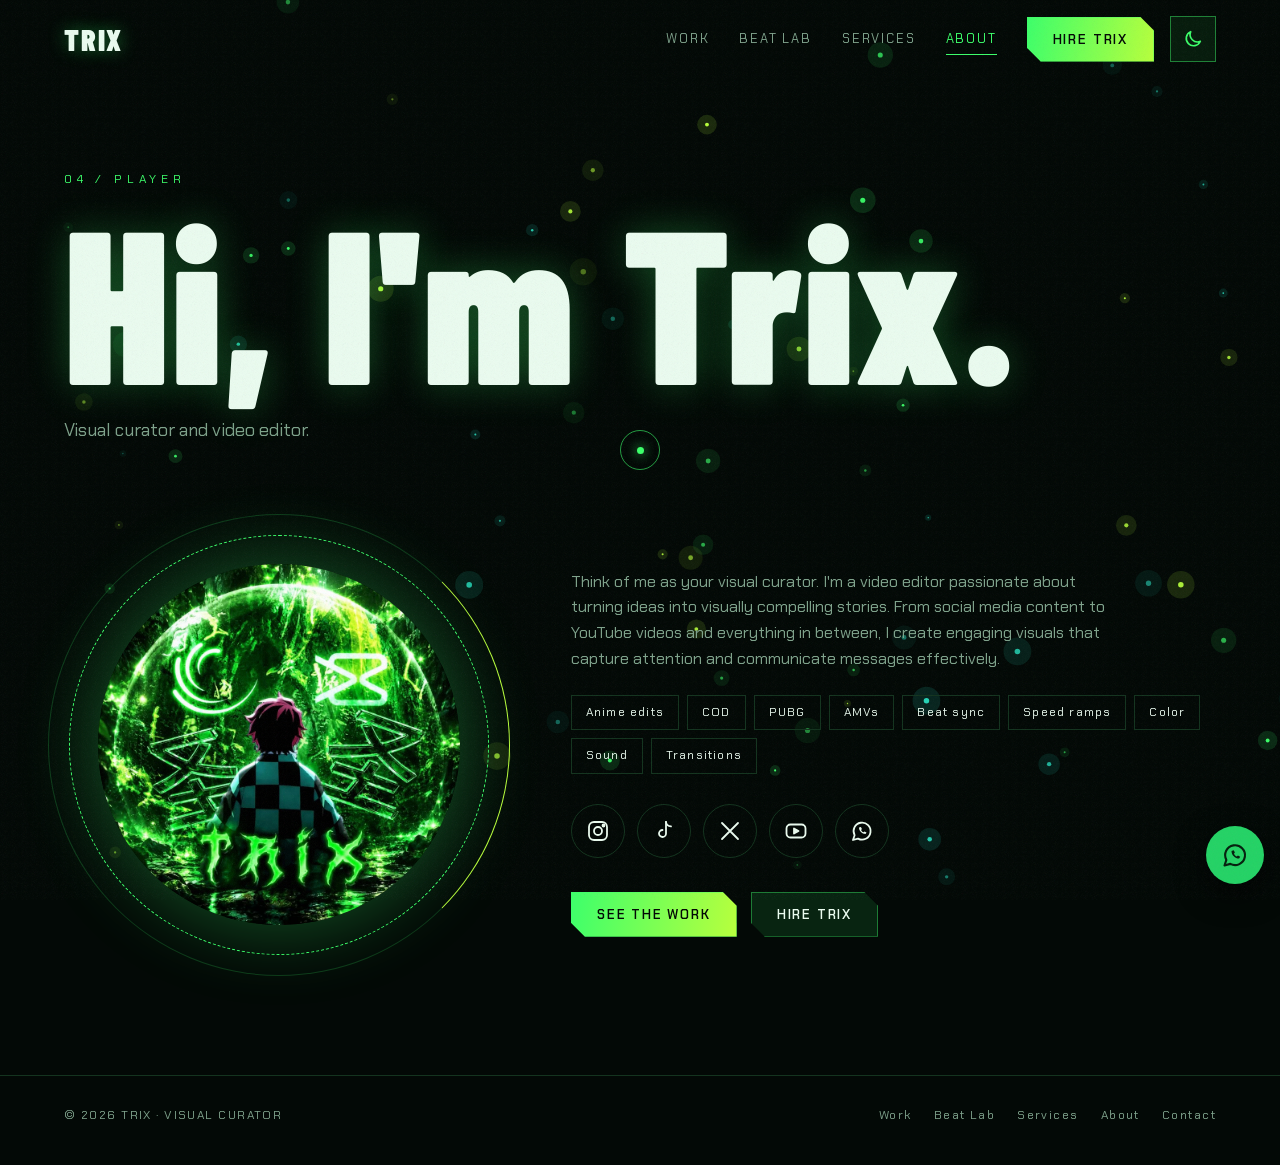
==== commit 5b23d520: "Add files via upload" ====
--- a/about.html
+++ b/about.html
@@ -1,8 +1,8 @@
 <!DOCTYPE html>
-<html lang="en"><head><meta charset="utf-8"><meta name="viewport" content="width=device-width, initial-scale=1, viewport-fit=cover"><title>About | TRIX</title><meta name="description" content="About Trix, visual curator and video editor."><meta name="theme-color" content="#030906"><link rel="preconnect" href="https://fonts.googleapis.com"><link href="https://fonts.googleapis.com/css2?family=Barlow+Condensed:wght@700;800;900&family=Chakra+Petch:wght@400;500;600&display=swap" rel="stylesheet"><link rel="stylesheet" href="style.css"><noscript><style>.tr,.pre{display:none!important}.rv,.hl>*{opacity:1!important;transform:none!important;filter:none!important}</style></noscript></head><body>
+<html lang="en"><head><meta charset="utf-8"><meta name="viewport" content="width=device-width, initial-scale=1, viewport-fit=cover"><title>About | TRIX</title><meta name="description" content="About Trix, visual curator and video editor."><meta name="theme-color" content="#030906"><script>(function(){try{var t=localStorage.getItem("trixTheme");if(t)document.documentElement.setAttribute("data-theme",t)}catch(e){}})()</script><link rel="icon" type="image/png" href="favicon.png"><link rel="apple-touch-icon" href="favicon.png"><meta property="og:type" content="website"><meta property="og:site_name" content="TRIX"><meta property="og:title" content="About | TRIX"><meta property="og:description" content="About Trix, visual curator and video editor."><meta property="og:image" content="og.jpg"><meta property="og:image:width" content="1200"><meta property="og:image:height" content="630"><meta name="twitter:card" content="summary_large_image"><meta name="twitter:title" content="About | TRIX"><meta name="twitter:description" content="About Trix, visual curator and video editor."><meta name="twitter:image" content="og.jpg"><link rel="preconnect" href="https://fonts.googleapis.com"><link href="https://fonts.googleapis.com/css2?family=Barlow+Condensed:wght@700;800;900&family=Chakra+Petch:wght@400;500;600&display=swap" rel="stylesheet"><link rel="stylesheet" href="style.css"><noscript><style>.tr,.pre{display:none!important}.rv,.hl>*{opacity:1!important;transform:none!important;filter:none!important}</style></noscript></head><body>
 <canvas id="fx" aria-hidden="true"></canvas><div class="grain" aria-hidden="true"></div><div class="bar" id="bar"></div><div class="cd" id="cd"></div><div class="cr" id="cr"></div>
 <div class="tr show arr" id="tr"></div>
-<nav id="nav"><a class="logo" href="index.html">TRIX</a><div class="links"><a href="work.html">Work</a><a href="beat-lab.html">Beat Lab</a><a href="services.html">Services</a><a href="about.html">About</a><a class="btn fill" href="contact.html">Hire Trix</a></div><button class="burger" id="bg" aria-label="Menu"><i></i><i></i></button></nav>
+<nav id="nav"><a class="logo" href="index.html">TRIX</a><div class="links"><a href="work.html">Work</a><a href="beat-lab.html">Beat Lab</a><a href="services.html">Services</a><a href="about.html">About</a><a class="btn fill" href="contact.html">Hire Trix</a></div><div class="nr"><button class="thm" id="tt" aria-label="Switch between dark mode and light mode" aria-pressed="false"><svg class="moon" viewBox="0 0 24 24" fill="none" stroke="currentColor" stroke-width="1.8" stroke-linecap="round" stroke-linejoin="round"><path d="M20 14.5A8 8 0 0 1 9.5 4a8 8 0 1 0 10.5 10.5z"/></svg><svg class="sun" viewBox="0 0 24 24" fill="none" stroke="currentColor" stroke-width="1.8" stroke-linecap="round"><circle cx="12" cy="12" r="4"/><path d="M12 2v2M12 20v2M4.9 4.9l1.4 1.4M17.7 17.7l1.4 1.4M2 12h2M20 12h2M4.9 19.1l1.4-1.4M17.7 6.3l1.4-1.4"/></svg></button><button class="burger" id="bg" aria-label="Menu"><i></i><i></i></button></div></nav>
 <div class="mm" id="mm"><a href="work.html">Work<small>01</small></a><a href="beat-lab.html">Beat Lab<small>02</small></a><a href="services.html">Services<small>03</small></a><a href="about.html">About<small>04</small></a><a href="contact.html">Contact<small>05</small></a></div>
 <main><header class="ph hl"><p class="lab">04 / PLAYER</p><h1 class="sc">Hi, I'm Trix.</h1><p class="ld">Visual curator and video editor.</p></header><section><div class="ab"><div class="av rv"><img src="pic.jpg" alt="Trix"></div><div><p class="rv">Think of me as your visual curator. I'm a video editor passionate about turning ideas into visually compelling stories. From social media content to YouTube videos and everything in between, I create engaging visuals that capture attention and communicate messages effectively.</p>
 <div class="perks rv" style="--i:1"><span>Anime edits</span><span>COD</span><span>PUBG</span><span>AMVs</span><span>Beat sync</span><span>Speed ramps</span><span>Color</span><span>Sound</span><span>Transitions</span></div><div class="rv" style="--i:2"><div class="social"><a href="https://instagram.com/silversquare001" target="_blank" rel="noopener" aria-label="Trix on Instagram" class="i-ig"><svg viewBox="0 0 24 24" fill="none" stroke="currentColor" stroke-width="1.8" stroke-linecap="round" stroke-linejoin="round" aria-hidden="true"><rect x="3" y="3" width="18" height="18" rx="5"/><circle cx="12" cy="12" r="4"/><circle cx="17.5" cy="6.5" r="1" fill="currentColor"/></svg></a><a href="https://tiktok.com/@jxt_trix" target="_blank" rel="noopener" aria-label="Trix on TikTok" class="i-tt"><svg viewBox="0 0 24 24" fill="none" stroke="currentColor" stroke-width="1.8" stroke-linecap="round" stroke-linejoin="round" aria-hidden="true"><path d="M14 3v11.5a3.5 3.5 0 1 1-3.5-3.5"/><path d="M14 3c.3 2.5 2 4.2 5 4.4"/></svg></a><a href="https://x.com/shadowtrix3" target="_blank" rel="noopener" aria-label="Trix on X" class="i-x"><svg viewBox="0 0 24 24" fill="none" stroke="currentColor" stroke-width="1.8" stroke-linecap="round" stroke-linejoin="round" aria-hidden="true"><path d="M4 4l16 16M20 4L4 20"/></svg></a><a href="https://youtube.com/@trix2034" target="_blank" rel="noopener" aria-label="Trix on YouTube" class="i-yt"><svg viewBox="0 0 24 24" fill="none" stroke="currentColor" stroke-width="1.8" stroke-linecap="round" stroke-linejoin="round" aria-hidden="true"><rect x="2.5" y="5.5" width="19" height="13" rx="4"/><path d="M10 9.5v5l4.5-2.5z" fill="currentColor"/></svg></a><a href="https://wa.me/2347075832308" target="_blank" rel="noopener" aria-label="Message Trix on WhatsApp" class="i-wa"><svg viewBox="0 0 24 24" fill="none" stroke="currentColor" stroke-width="1.8" stroke-linecap="round" stroke-linejoin="round" aria-hidden="true"><path d="M3 21l1.6-4.8A8.5 8.5 0 1 1 8 19.6z"/><path d="M9 8.5c0 3.5 3 6.5 6.5 6.5l1-1.5-2-1-1 .8c-1-.4-2-1.4-2.4-2.4l.8-1-1-2z" fill="currentColor" stroke="none"/></svg></a></div></div><div class="cta rv" style="margin-top:34px;--i:3"><a class="btn fill" href="work.html">See the work</a><a class="btn" href="contact.html">Hire Trix</a></div></div></div></section></main>
--- a/style.css
+++ b/style.css
@@ -1,7 +1,36 @@
 
-:root{--bg:#030906;--panel:#07120c;--line:#14341f;--g:#3dff6b;--lime:#b8ff3d;--teal:#27d3b6;--pink:#ff3d7f;--w:#eafbef;--mute:#7fa38c;
+:root{--bg:#030906;--panel:#07120c;--line:#14341f;--g:#3dff6b;--lime:#b8ff3d;--teal:#27d3b6;--pink:#ff3d7f;--w:#eafbef;--mute:#7fa38c;--on:#030906;--gr:61 255 107;--bgr:3 9 6;--pr:5 16 10;
 --d:'Barlow Condensed','Arial Narrow',Impact,sans-serif;--b:'Chakra Petch',system-ui,sans-serif;--e:cubic-bezier(.2,.8,.2,1);
 box-sizing:border-box;padding-top:env(safe-area-inset-top,0px);padding-bottom:env(safe-area-inset-bottom,0px);color-scheme:dark}
+[data-theme=light]{--bg:#f2f7f1;--panel:#ffffff;--line:#c9dccd;--g:#077a2b;--lime:#2f8a00;--teal:#067a69;--pink:#d61f58;--w:#06130b;--mute:#44604f;--on:#ffffff;--gr:7 122 43;--bgr:242 247 241;--pr:255 255 255;color-scheme:light}
+.fr,.tile,.stage,.lb,.tr{--g:#3dff6b;--lime:#b8ff3d;--gr:61 255 107;--bgr:3 9 6;--w:#eafbef;--mute:#8fb39c;--on:#030906}
+.fr::after{background:linear-gradient(180deg,transparent 55%,#030906e6)}
+.tile h3,.tile p{color:#eafbef}.tile b{color:#3dff6b}
+[data-theme=light] .grain{opacity:.035}
+[data-theme=light] h1,[data-theme=light] .ph h1{text-shadow:0 0 40px rgb(var(--gr)/.22)}
+[data-theme=light] .portal img,[data-theme=light] .av img{box-shadow:0 0 70px rgb(var(--gr)/.35),0 20px 60px #0a2a1433}
+[data-theme=light] .btn:not(.fill){box-shadow:inset 0 0 0 1px rgb(var(--gr)/.55)}
+nav{justify-content:flex-start}.logo{margin-right:auto}.links{margin-right:16px}
+.nr{display:flex;gap:12px;align-items:center}
+.thm{width:46px;height:46px;border:1px solid rgb(var(--gr)/.45);background:rgb(var(--gr)/.08);color:var(--g);display:grid;place-items:center;position:relative;overflow:hidden;transition:background .3s,color .3s,transform .5s var(--e)}
+.thm:hover{background:var(--g);color:var(--on);transform:rotate(14deg)}
+.thm svg{width:22px;height:22px;grid-area:1/1;animation:pop .6s var(--e)}
+@keyframes pop{from{transform:rotate(-120deg) scale(.3);opacity:0}}
+.thm .sun{display:none}[data-theme=light] .thm .sun{display:block}[data-theme=light] .thm .moon{display:none}
+::view-transition-old(root),::view-transition-new(root){animation:none;mix-blend-mode:normal}
+::view-transition-new(root){animation:vt .9s cubic-bezier(.7,0,.2,1)}
+@keyframes vt{from{clip-path:circle(0 at var(--tx,50%) var(--ty,0))}to{clip-path:circle(160% at var(--tx,50%) var(--ty,0))}}
+html.tt *{transition:background-color .6s,color .6s,border-color .6s!important}
+.rvs{display:grid;grid-template-columns:repeat(auto-fit,minmax(250px,1fr));gap:20px}
+.rcard{position:relative;padding:30px 28px 30px;background:var(--panel);box-shadow:inset 0 0 0 1px var(--line);clip-path:polygon(0 0,calc(100% - 22px) 0,100% 22px,100% 100%,22px 100%,0 calc(100% - 22px));transition:transform .6s var(--e),box-shadow .4s}
+.rcard:hover{transform:translateY(-8px);box-shadow:inset 0 0 0 1px var(--g)}
+.rcard .st5{display:flex;gap:3px;color:var(--g);margin-bottom:16px}.rcard .st5 svg{width:18px;height:18px}
+.rcard q{display:block;quotes:none;font-size:16px;line-height:1.55;margin:0 0 22px}
+.rcard::before{content:"\201C";position:absolute;right:22px;top:6px;font:900 90px/1 var(--d);color:rgb(var(--gr)/.18)}
+.rcard b{display:block;font:900 22px var(--d);letter-spacing:.08em}.rcard small{color:var(--mute);font-size:12px;letter-spacing:.14em}
+.smp{position:absolute;left:28px;bottom:8px;font:600 9px var(--b);letter-spacing:.22em;color:var(--mute)}
+.wg.t .next.wide{grid-column:span 12;aspect-ratio:auto;min-height:150px;font-size:clamp(34px,5vw,64px)}
+
 *,*::before,*::after{box-sizing:inherit}
 html{scroll-behavior:smooth;scroll-padding-top:70px}
 html,body{margin:0;background:var(--bg);color:var(--w);font:400 16px/1.6 var(--b)}
@@ -23,8 +52,8 @@
 /* cursor */
 .cd,.cr{position:fixed;left:0;top:0;pointer-events:none;z-index:90;border-radius:50%}
 .cd{width:7px;height:7px;margin:-3.5px 0 0 -3.5px;background:var(--g);box-shadow:0 0 12px var(--g)}
-.cr{width:40px;height:40px;margin:-20px 0 0 -20px;border:1.5px solid #3dff6b99;display:grid;place-items:center;font:700 10px var(--b);letter-spacing:.14em;color:var(--bg);transition:width .35s var(--e),height .35s var(--e),margin .35s var(--e),background .3s,border-color .3s}
-.cr.h{width:64px;height:64px;margin:-32px 0 0 -32px;background:#3dff6b22}
+.cr{width:40px;height:40px;margin:-20px 0 0 -20px;border:1.5px solid rgb(var(--gr)/0.6);display:grid;place-items:center;font:700 10px var(--b);letter-spacing:.14em;color:var(--on);transition:width .35s var(--e),height .35s var(--e),margin .35s var(--e),background .3s,border-color .3s}
+.cr.h{width:64px;height:64px;margin:-32px 0 0 -32px;background:rgb(var(--gr)/0.13)}
 .cr.v{width:92px;height:92px;margin:-46px 0 0 -46px;background:var(--g);border-color:var(--g)}
 .rp{position:fixed;width:10px;height:10px;margin:-5px;border:2px solid var(--g);border-radius:50%;pointer-events:none;z-index:89;animation:rp .7s var(--e) forwards}
 @keyframes rp{to{transform:scale(9);opacity:0}}
@@ -32,23 +61,23 @@
 
 /* nav */
 nav{position:fixed;top:env(safe-area-inset-top,0px);left:0;right:0;z-index:50;display:flex;justify-content:space-between;align-items:center;padding:16px 5vw;transition:transform .5s var(--e),background .4s,backdrop-filter .4s}
-nav.s{background:#030906b8;backdrop-filter:blur(14px);-webkit-backdrop-filter:blur(14px)}
+nav.s{background:rgb(var(--bgr)/0.72);backdrop-filter:blur(14px);-webkit-backdrop-filter:blur(14px)}
 nav.hide{transform:translateY(-110%)}
-.logo{font:900 30px var(--d);letter-spacing:.06em;text-decoration:none;text-shadow:0 0 18px #3dff6b66}
+.logo{font:900 30px var(--d);letter-spacing:.06em;text-decoration:none;text-shadow:0 0 18px rgb(var(--gr)/0.4)}
 .links{display:flex;gap:30px;align-items:center}
 .links a:not(.btn){text-decoration:none;font-size:13px;letter-spacing:.14em;text-transform:uppercase;color:var(--mute);position:relative;transition:color .3s}
 .links a:not(.btn)::after{content:"";position:absolute;left:0;right:0;bottom:-6px;height:1px;background:var(--g);transform:scaleX(0);transform-origin:right;transition:transform .5s var(--e)}
 .links a:not(.btn):hover{color:var(--w)}.links a:not(.btn):hover::after{transform:none;transform-origin:left}
 @media(max-width:760px){.links a:not(.btn){display:none}}
-.btn{display:inline-flex;align-items:center;gap:10px;padding:14px 26px;font:600 13px var(--b);letter-spacing:.14em;text-transform:uppercase;text-decoration:none;color:var(--w);background:none;border:0;position:relative;transition:transform .35s var(--e),color .3s,background .3s;clip-path:polygon(0 0,calc(100% - 14px) 0,100% 14px,100% 100%,14px 100%,0 calc(100% - 14px));background:#3dff6b1c;box-shadow:inset 0 0 0 1px #3dff6b66}
-.btn:hover{background:var(--g);color:var(--bg)}
-.btn.fill{background:linear-gradient(100deg,var(--g),var(--lime));color:var(--bg)}
+.btn{display:inline-flex;align-items:center;gap:10px;padding:14px 26px;font:600 13px var(--b);letter-spacing:.14em;text-transform:uppercase;text-decoration:none;color:var(--w);background:none;border:0;position:relative;transition:transform .35s var(--e),color .3s,background .3s;clip-path:polygon(0 0,calc(100% - 14px) 0,100% 14px,100% 100%,14px 100%,0 calc(100% - 14px));background:rgb(var(--gr)/0.11);box-shadow:inset 0 0 0 1px rgb(var(--gr)/0.4)}
+.btn:hover{background:var(--g);color:var(--on)}
+.btn.fill{background:linear-gradient(100deg,var(--g),var(--lime));color:var(--on)}
 .btn.fill:hover{background:var(--w)}
 
 /* hero */
 .hero{min-height:100svh;display:grid;grid-template-columns:1.1fr .9fr;align-items:center;gap:3vw;padding:110px 5vw 70px}
 .eb{font-size:12px;letter-spacing:.42em;color:var(--g);margin:0 0 14px}
-h1{white-space:nowrap;font:900 clamp(110px,19vw,300px)/.78 var(--d);margin:0;letter-spacing:.01em;color:var(--w);text-shadow:0 0 40px #3dff6b55,0 0 100px #3dff6b33;position:relative}
+h1{white-space:nowrap;font:900 clamp(110px,19vw,300px)/.78 var(--d);margin:0;letter-spacing:.01em;color:var(--w);text-shadow:0 0 40px rgb(var(--gr)/0.33),0 0 100px rgb(var(--gr)/0.2);position:relative}
 h1 span{display:inline-block;transform:translateY(110%) rotate(6deg);opacity:0;transition:transform 1.1s var(--e),opacity .8s}
 .ready h1 span{transform:none;opacity:1}
 .ready h1 span:nth-child(2){transition-delay:.08s}.ready h1 span:nth-child(3){transition-delay:.16s}.ready h1 span:nth-child(4){transition-delay:.24s}
@@ -68,13 +97,13 @@
 
 .portal{position:relative;width:min(100%,560px);aspect-ratio:1;justify-self:center;transform:translate3d(0,calc(var(--sy,0)*-.08px),0);will-change:transform}
 .portal .tilt{position:absolute;inset:0;transform:perspective(1000px) rotateY(calc(var(--tx,0)*10deg)) rotateX(calc(var(--ty,0)*-10deg));transition:transform .2s linear}
-.portal img{position:absolute;inset:6%;width:88%;height:88%;border-radius:50%;object-fit:cover;box-shadow:0 0 90px #3dff6b66,0 0 220px #3dff6b33;clip-path:circle(0);transition:clip-path 1.6s .3s cubic-bezier(.7,0,.2,1)}
+.portal img{position:absolute;inset:6%;width:88%;height:88%;border-radius:50%;object-fit:cover;box-shadow:0 0 90px rgb(var(--gr)/0.4),0 0 220px rgb(var(--gr)/0.2);clip-path:circle(0);transition:clip-path 1.6s .3s cubic-bezier(.7,0,.2,1)}
 .ready .portal img{clip-path:circle(72%)}
 .portal::before,.portal::after{content:"";position:absolute;border-radius:50%;pointer-events:none}
-.portal::before{inset:0;border:1px dashed #3dff6b88;animation:spin 46s linear infinite}
-.portal::after{inset:-4%;border:1px solid #3dff6b33;border-top-color:var(--g);animation:spin 9s linear infinite reverse}
+.portal::before{inset:0;border:1px dashed rgb(var(--gr)/0.53);animation:spin 46s linear infinite}
+.portal::after{inset:-4%;border:1px solid rgb(var(--gr)/0.2);border-top-color:var(--g);animation:spin 9s linear infinite reverse}
 @keyframes spin{to{transform:rotate(360deg)}}
-.chip{position:absolute;font:600 11px var(--b);letter-spacing:.2em;padding:8px 14px;background:#030906cc;border:1px solid #3dff6b66;backdrop-filter:blur(6px);animation:fl 5s ease-in-out infinite alternate}
+.chip{position:absolute;font:600 11px var(--b);letter-spacing:.2em;padding:8px 14px;background:rgb(var(--bgr)/0.8);border:1px solid rgb(var(--gr)/0.4);backdrop-filter:blur(6px);animation:fl 5s ease-in-out infinite alternate}
 .chip:nth-of-type(1){left:-4%;top:16%}.chip:nth-of-type(2){right:-3%;top:46%;animation-delay:-2s;color:var(--pink);border-color:#ff3d7f77}.chip:nth-of-type(3){left:6%;bottom:6%;animation-delay:-3.4s;color:var(--teal);border-color:#27d3b677}
 @keyframes fl{to{transform:translateY(-14px)}}
 @media(max-width:860px){.hero{grid-template-columns:1fr;padding-top:120px}.portal{width:min(86vw,440px);order:-1}.tag{max-width:none}}
@@ -83,7 +112,7 @@
 @keyframes cue{50%{transform:scaleY(.4);transform-origin:top}}
 
 /* marquee */
-.mq{overflow:hidden;white-space:nowrap;border-block:1px solid var(--line);padding:12px 0;background:#04100a}
+.mq{overflow:hidden;white-space:nowrap;border-block:1px solid var(--line);padding:12px 0;background:var(--panel)}
 .mqt{display:inline-flex;animation:mq 30s linear infinite}
 .mq.r .mqt{animation-direction:reverse}
 .mqt span{font:900 clamp(40px,6.5vw,88px)/1 var(--d);padding-right:.5em;color:transparent;-webkit-text-stroke:1px var(--g)}
@@ -103,17 +132,17 @@
 .fr{position:relative;overflow:hidden;background:var(--panel);aspect-ratio:var(--ar,1);clip-path:polygon(0 0,calc(100% - 26px) 0,100% 26px,100% 100%,26px 100%,0 calc(100% - 26px));box-shadow:inset 0 0 0 1px var(--line)}
 .fr video{position:absolute;inset:0;width:100%;height:100%;object-fit:cover;transition:transform 1.2s var(--e),filter .6s;filter:saturate(1.05)}
 .m:hover video{transform:scale(1.07)}
-.fr::after{content:"";position:absolute;inset:0;background:linear-gradient(180deg,transparent 55%,#030906e6);pointer-events:none}
+.fr::after{content:"";position:absolute;inset:0;background:linear-gradient(180deg,transparent 55%,rgb(var(--bgr)/0.9));pointer-events:none}
 .fr .pg{position:absolute;left:0;bottom:0;height:3px;width:calc(var(--v,0)*100%);background:var(--g);box-shadow:0 0 12px var(--g);z-index:2}
-.fr .tg{position:absolute;left:16px;top:16px;z-index:2;font:600 11px var(--b);letter-spacing:.2em;padding:6px 12px;background:#030906c0;border:1px solid #3dff6b66;color:var(--g)}
-.fr .pl{position:absolute;right:16px;top:16px;z-index:2;width:44px;height:44px;border-radius:50%;display:grid;place-items:center;background:#3dff6b;color:var(--bg);transform:scale(0) rotate(-90deg);transition:transform .5s var(--e)}
+.fr .tg{position:absolute;left:16px;top:16px;z-index:2;font:600 11px var(--b);letter-spacing:.2em;padding:6px 12px;background:rgb(var(--bgr)/0.75);border:1px solid rgb(var(--gr)/0.4);color:var(--g)}
+.fr .pl{position:absolute;right:16px;top:16px;z-index:2;width:44px;height:44px;border-radius:50%;display:grid;place-items:center;background:var(--g);color:var(--on);transform:scale(0) rotate(-90deg);transition:transform .5s var(--e)}
 .m:hover .pl{transform:none}
 .mt{display:flex;justify-content:space-between;gap:14px;align-items:baseline;padding-top:14px}
 .mt h3{font:900 clamp(28px,3.2vw,44px)/1 var(--d);margin:0;letter-spacing:.03em;transition:color .3s,transform .5s var(--e)}
 .m:hover .mt h3{color:var(--g);transform:translateX(8px)}
 .mt span{font-size:12px;color:var(--mute);letter-spacing:.12em;text-align:right}
-.next{display:grid;place-items:center;text-align:center;aspect-ratio:4/5;border:1px dashed #3dff6b66;text-decoration:none;font:900 clamp(34px,4vw,56px)/.95 var(--d);color:var(--g);transition:background .4s,color .4s;position:relative;overflow:hidden}
-.next:hover{background:var(--g);color:var(--bg)}
+.next{display:grid;place-items:center;text-align:center;aspect-ratio:4/5;border:1px dashed rgb(var(--gr)/0.4);text-decoration:none;font:900 clamp(34px,4vw,56px)/.95 var(--d);color:var(--g);transition:background .4s,color .4s;position:relative;overflow:hidden}
+.next:hover{background:var(--g);color:var(--on)}
 .next small{display:block;font:500 12px var(--b);letter-spacing:.3em;margin-top:12px}
 @media(max-width:860px){.m1,.m2,.m3,.m4{grid-column:span 12;margin-top:0}.next{aspect-ratio:3/1}}
 .note{margin-top:30px;color:var(--mute);font-size:13px}
@@ -121,9 +150,9 @@
 /* lightbox */
 .lb{position:fixed;inset:0;z-index:95;background:#020704f2;backdrop-filter:blur(12px);display:grid;place-items:center;clip-path:circle(0 at var(--cx,50%) var(--cy,50%));visibility:hidden;transition:clip-path .9s cubic-bezier(.7,0,.2,1),visibility 0s .9s}
 .lb.on{clip-path:circle(150% at var(--cx,50%) var(--cy,50%));visibility:visible;transition:clip-path .9s cubic-bezier(.7,0,.2,1)}
-.lb video{max-width:min(92vw,900px);max-height:78vh;box-shadow:0 0 120px #3dff6b44;background:#000}
+.lb video{max-width:min(92vw,900px);max-height:78vh;box-shadow:0 0 120px rgb(var(--gr)/0.27);background:#000}
 .lb button{position:absolute;top:calc(20px + env(safe-area-inset-top,0px));right:20px;width:52px;height:52px;border-radius:50%;border:1px solid var(--g);background:none;color:var(--g);font-size:24px;cursor:pointer;transition:background .3s,color .3s,transform .5s var(--e)}
-.lb button:hover{background:var(--g);color:var(--bg);transform:rotate(90deg)}
+.lb button:hover{background:var(--g);color:var(--on);transform:rotate(90deg)}
 .lb p{position:absolute;bottom:calc(22px + env(safe-area-inset-bottom,0px));margin:0;font-size:12px;letter-spacing:.3em;color:var(--mute)}
 
 /* beat lab */
@@ -136,13 +165,13 @@
 .stage.f .fl{animation:flash .25s ease-out}
 @keyframes flash{0%{opacity:.75}100%{opacity:0}}
 .tgt{position:absolute;left:50%;top:50%;width:90px;height:90px;margin:-45px;pointer-events:none}
-.tgt b{position:absolute;inset:0;border-radius:50%;border:3px solid var(--g);box-shadow:0 0 24px var(--g),inset 0 0 24px #3dff6b55}
+.tgt b{position:absolute;inset:0;border-radius:50%;border:3px solid var(--g);box-shadow:0 0 24px var(--g),inset 0 0 24px rgb(var(--gr)/0.33)}
 .tgt i{position:absolute;inset:0;border-radius:50%;border:2px solid var(--w);transform:scale(3);opacity:0}
 .run .tgt i{opacity:.9}
 .rate{position:absolute;left:0;right:0;bottom:12%;text-align:center;font:900 clamp(38px,6vw,80px)/1 var(--d);letter-spacing:.06em;color:var(--g);text-shadow:0 0 30px var(--g);opacity:0;transform:scale(.7)}
 .rate.on{animation:rate .6s var(--e)}
 @keyframes rate{0%{opacity:1;transform:scale(1.3)}100%{opacity:0;transform:translateY(-20px)}}
-.ctl{display:flex;flex-direction:column;justify-content:space-between;gap:18px;border:1px solid var(--line);padding:26px;background:#05100aa0;clip-path:polygon(0 0,calc(100% - 22px) 0,100% 22px,100% 100%,0 100%)}
+.ctl{display:flex;flex-direction:column;justify-content:space-between;gap:18px;border:1px solid var(--line);padding:26px;background:rgb(var(--pr)/0.63);clip-path:polygon(0 0,calc(100% - 22px) 0,100% 22px,100% 100%,0 100%)}
 .ctl h3{font:900 40px/1 var(--d);margin:0 0 8px}.ctl p{margin:0;color:var(--mute);font-size:14px}
 .st{display:grid;grid-template-columns:repeat(3,1fr);gap:10px;text-align:center}
 .st div{border:1px solid var(--line);padding:12px 4px}.st b{display:block;font:900 34px/1 var(--d);color:var(--g)}.st small{font-size:10px;letter-spacing:.2em;color:var(--mute)}
@@ -157,10 +186,10 @@
 .tabs button span{font:500 12px var(--b);letter-spacing:.2em}
 .tabs button:hover,.tabs button.on{color:var(--w);padding-left:18px}
 .tabs button.on{color:var(--g)}
-.pn{position:relative;border:1px solid var(--line);padding:clamp(24px,4vw,50px);background:#05100a99;overflow:hidden;min-height:340px;clip-path:polygon(0 0,calc(100% - 30px) 0,100% 30px,100% 100%,0 100%)}
+.pn{position:relative;border:1px solid var(--line);padding:clamp(24px,4vw,50px);background:rgb(var(--pr)/0.6);overflow:hidden;min-height:340px;clip-path:polygon(0 0,calc(100% - 30px) 0,100% 30px,100% 100%,0 100%)}
 .pn h3{font:900 clamp(48px,6vw,92px)/.9 var(--d);margin:0 0 18px;color:var(--w)}
 .pn p{max-width:46ch;color:var(--mute);margin:0 0 22px}
-.pn .ch{display:flex;gap:8px;flex-wrap:wrap}.ch span{border:1px solid #3dff6b55;padding:6px 14px;font-size:12px;letter-spacing:.1em;color:var(--g)}
+.pn .ch{display:flex;gap:8px;flex-wrap:wrap}.ch span{border:1px solid rgb(var(--gr)/0.33);padding:6px 14px;font-size:12px;letter-spacing:.1em;color:var(--g)}
 .pn .eq{position:absolute;right:26px;bottom:0;display:flex;gap:5px;align-items:flex-end;height:120px;opacity:.7}
 .eq i{width:7px;background:linear-gradient(var(--g),transparent);animation:eq 1s ease-in-out infinite alternate;height:30%}
 @keyframes eq{to{height:100%}}
@@ -181,9 +210,9 @@
 /* about */
 .ab{display:grid;grid-template-columns:.8fr 1.2fr;gap:6vw;align-items:center}
 .av{position:relative;width:min(100%,420px);aspect-ratio:1;justify-self:center}
-.av img{position:absolute;inset:7%;width:86%;height:86%;border-radius:50%;object-fit:cover;box-shadow:0 0 80px #3dff6b55}
+.av img{position:absolute;inset:7%;width:86%;height:86%;border-radius:50%;object-fit:cover;box-shadow:0 0 80px rgb(var(--gr)/0.33)}
 .av::before{content:"";position:absolute;inset:0;border-radius:50%;border:1px dashed var(--g);animation:spin 30s linear infinite}
-.av::after{content:"";position:absolute;inset:-5%;border-radius:50%;border:1px solid #3dff6b30;border-right-color:var(--lime);animation:spin 7s linear infinite reverse}
+.av::after{content:"";position:absolute;inset:-5%;border-radius:50%;border:1px solid rgb(var(--gr)/0.19);border-right-color:var(--lime);animation:spin 7s linear infinite reverse}
 .ab h2{margin-bottom:26px}
 .ab p{color:var(--mute);max-width:56ch}
 .perks{display:flex;gap:8px;flex-wrap:wrap;margin:24px 0 30px}.perks span{border:1px solid var(--line);padding:7px 14px;font-size:12px;letter-spacing:.1em;transition:border-color .3s,color .3s,transform .4s var(--e)}
@@ -192,17 +221,17 @@
 .social{display:flex;gap:12px;flex-wrap:wrap}
 .social a{width:54px;height:54px;border-radius:50%;display:grid;place-items:center;border:1px solid var(--line);color:var(--w);transition:transform .4s var(--e),background .3s,color .3s,border-color .3s}
 .social a svg{width:24px;height:24px}
-.social a:hover{background:var(--g);color:var(--bg);border-color:var(--g);transform:translateY(-6px) rotate(-8deg)}
+.social a:hover{background:var(--g);color:var(--on);border-color:var(--g);transform:translateY(-6px) rotate(-8deg)}
 .social a.i-wa:hover{background:#25d366}
 
 /* contact */
-.end{background:linear-gradient(180deg,transparent,#041a0c 90%)}
+.end{background:linear-gradient(180deg,transparent,rgb(var(--gr)/.12) 90%)}
 .end h2{max-width:none;font-size:clamp(64px,13vw,210px)}
-.end h2 em{font-style:normal;color:var(--g);text-shadow:0 0 50px #3dff6b66}
+.end h2 em{font-style:normal;color:var(--g);text-shadow:0 0 50px rgb(var(--gr)/0.4)}
 .fm{display:none;margin-top:56px;max-width:780px}.fm.open{display:block;animation:fi .8s var(--e)}
 @keyframes fi{from{opacity:0;transform:translateY(24px)}}
 .fm label{display:block;margin:0 0 20px;font-size:12px;letter-spacing:.14em;color:var(--mute);text-transform:uppercase}
-.fm input,.fm select,.fm textarea{display:block;width:100%;margin-top:6px;background:transparent;border:0;border-bottom:1px solid #3dff6b55;color:var(--w);font:17px var(--b);padding:10px 0;border-radius:0;transition:border-color .3s}
+.fm input,.fm select,.fm textarea{display:block;width:100%;margin-top:6px;background:transparent;border:0;border-bottom:1px solid rgb(var(--gr)/0.33);color:var(--w);font:17px var(--b);padding:10px 0;border-radius:0;transition:border-color .3s}
 .fm input:focus,.fm select:focus,.fm textarea:focus{outline:0;border-color:var(--g);box-shadow:0 8px 20px -14px var(--g)}
 .fm select option{background:var(--bg)}
 .fm .row{display:grid;grid-template-columns:1fr 1fr;gap:0 28px}
@@ -215,16 +244,16 @@
 @media(prefers-reduced-motion:reduce){*{animation:none!important;transition-duration:.01ms!important}html{scroll-behavior:auto}.rv,.hl>*{opacity:1;transform:none;filter:none}h1 span{transform:none;opacity:1}}
 
 /* multipage */
-.tr{position:fixed;inset:0;z-index:120;background:linear-gradient(135deg,#052310,#030906);display:none;clip-path:inset(0 0 100% 0);transition:clip-path .75s cubic-bezier(.7,0,.2,1)}
-.tr::after{content:"TRIX";position:absolute;inset:0;display:grid;place-items:center;font:900 clamp(90px,20vw,240px) var(--d);color:transparent;-webkit-text-stroke:1.5px var(--g);text-shadow:0 0 60px #3dff6b44}
+.tr{position:fixed;inset:0;z-index:120;background:linear-gradient(135deg,#052310,var(--bg));display:none;clip-path:inset(0 0 100% 0);transition:clip-path .75s cubic-bezier(.7,0,.2,1)}
+.tr::after{content:"TRIX";position:absolute;inset:0;display:grid;place-items:center;font:900 clamp(90px,20vw,240px) var(--d);color:transparent;-webkit-text-stroke:1.5px var(--g);text-shadow:0 0 60px rgb(var(--gr)/0.27)}
 .tr.show{display:block}.tr.go{clip-path:inset(0)}.tr.arr{clip-path:inset(0);transition:none}.tr.lv{clip-path:inset(100% 0 0 0)}
 .links a.act:not(.btn){color:var(--g)}.links a.act:not(.btn)::after{transform:none}
-.burger{display:none;width:46px;height:46px;border:1px solid #3dff6b66;background:none;position:relative;z-index:3}
+.burger{display:none;width:46px;height:46px;border:1px solid rgb(var(--gr)/0.4);background:none;position:relative;z-index:3}
 .burger i{position:absolute;left:12px;right:12px;height:2px;background:var(--g);transition:transform .5s var(--e),top .5s var(--e)}
 .burger i:nth-child(1){top:19px}.burger i:nth-child(2){top:27px}
 .menu .burger i:nth-child(1){top:23px;transform:rotate(45deg)}.menu .burger i:nth-child(2){top:23px;transform:rotate(-45deg)}
 @media(max-width:760px){.burger{display:block}.links{gap:12px}}
-.mm{position:fixed;inset:0;z-index:48;background:#030906f5;backdrop-filter:blur(16px);display:flex;flex-direction:column;justify-content:center;padding:0 8vw;gap:6px;clip-path:circle(0 at calc(100% - 40px) 40px);visibility:hidden;transition:clip-path .9s cubic-bezier(.7,0,.2,1),visibility 0s .9s}
+.mm{position:fixed;inset:0;z-index:48;background:rgb(var(--bgr)/0.96);backdrop-filter:blur(16px);display:flex;flex-direction:column;justify-content:center;padding:0 8vw;gap:6px;clip-path:circle(0 at calc(100% - 40px) 40px);visibility:hidden;transition:clip-path .9s cubic-bezier(.7,0,.2,1),visibility 0s .9s}
 .menu .mm{clip-path:circle(150% at calc(100% - 40px) 40px);visibility:visible;transition:clip-path .9s cubic-bezier(.7,0,.2,1)}
 .mm a{font:900 clamp(54px,15vw,110px)/1 var(--d);text-decoration:none;letter-spacing:.02em;display:flex;justify-content:space-between;align-items:baseline;border-bottom:1px solid var(--line);padding:8px 0;opacity:0;transform:translateY(30px);transition:opacity .6s,transform .8s var(--e),color .3s}
 .mm a small{font:500 12px var(--b);letter-spacing:.3em;color:var(--mute)}
@@ -232,7 +261,7 @@
 .menu .mm a{opacity:1;transform:none}
 .menu .mm a:nth-child(1){transition-delay:.25s}.menu .mm a:nth-child(2){transition-delay:.32s}.menu .mm a:nth-child(3){transition-delay:.39s}.menu .mm a:nth-child(4){transition-delay:.46s}.menu .mm a:nth-child(5){transition-delay:.53s}
 .ph{padding:170px 5vw 30px}
-.ph h1{font:900 clamp(80px,17vw,250px)/.84 var(--d);margin:0 0 26px;text-shadow:0 0 40px #3dff6b44}
+.ph h1{font:900 clamp(80px,17vw,250px)/.84 var(--d);margin:0 0 26px;text-shadow:0 0 40px rgb(var(--gr)/0.27)}
 .ph .ld{max-width:54ch;color:var(--mute);font-size:18px;margin:0}
 .ph+section{padding-top:60px}
 .tiles{display:grid;grid-template-columns:repeat(6,1fr);gap:20px}
@@ -240,7 +269,7 @@
 .tile.w{grid-column:span 3;min-height:480px}
 .tile .bi{position:absolute;inset:0;background:center/cover;filter:brightness(.5) saturate(1.1);transition:transform 1.3s var(--e),filter .7s}
 .tile:hover .bi{transform:scale(1.1);filter:brightness(.85) saturate(1.2)}
-.tile::before{content:"";position:absolute;inset:0;z-index:1;background:linear-gradient(105deg,transparent 35%,#3dff6b30 50%,transparent 65%) -160% 0/250% 100% no-repeat;transition:background-position 1.1s var(--e)}
+.tile::before{content:"";position:absolute;inset:0;z-index:1;background:linear-gradient(105deg,transparent 35%,rgb(var(--gr)/0.19) 50%,transparent 65%) -160% 0/250% 100% no-repeat;transition:background-position 1.1s var(--e)}
 .tile:hover::before{background-position:160% 0}
 .tile>*:not(.bi){position:relative;z-index:2}
 .tile b{font:900 22px var(--d);letter-spacing:.3em;color:var(--g)}
@@ -248,18 +277,18 @@
 .tile:hover h3{transform:translateX(10px)}
 .tile p{margin:0;color:#cfe8d6;font-size:14px;max-width:34ch}
 .tile .ar{position:absolute;right:24px;top:24px;z-index:2;width:48px;height:48px;border-radius:50%;border:1px solid var(--g);display:grid;place-items:center;color:var(--g);transition:transform .6s var(--e),background .3s,color .3s}
-.tile:hover .ar{background:var(--g);color:var(--bg);transform:rotate(45deg)}
+.tile:hover .ar{background:var(--g);color:var(--on);transform:rotate(45deg)}
 @media(max-width:860px){.tiles{grid-template-columns:1fr}.tile,.tile.w{grid-column:auto;min-height:300px}}
 .wg.t .m{grid-column:span 6;margin-top:0}.wg.t .next{grid-column:span 6;aspect-ratio:1.15}
 @media(max-width:860px){.wg.t .m,.wg.t .next{grid-column:span 12}}
 .chips{display:flex;gap:10px;flex-wrap:wrap;margin:0 0 36px}
 .chips button{all:unset;box-sizing:border-box;padding:10px 22px;border:1px solid var(--line);font:600 12px var(--b);letter-spacing:.2em;color:var(--mute);transition:all .35s var(--e)}
 .chips button:hover{color:var(--w);border-color:var(--g)}
-.chips button.on{background:var(--g);color:var(--bg);border-color:var(--g)}
+.chips button.on{background:var(--g);color:var(--on);border-color:var(--g)}
 .m.off{display:none}
 .band{text-align:center;padding:140px 5vw}
 .band h2{max-width:none;margin:0 auto 36px;font-size:clamp(60px,12vw,180px)}
-.band h2 em{font-style:normal;color:var(--g);text-shadow:0 0 50px #3dff6b66}
+.band h2 em{font-style:normal;color:var(--g);text-shadow:0 0 50px rgb(var(--gr)/0.4)}
 .fm.open{margin-top:10px}
 .direct{display:flex;gap:16px;flex-wrap:wrap;align-items:center;margin-top:46px}
 .pnl{margin-top:70px}
